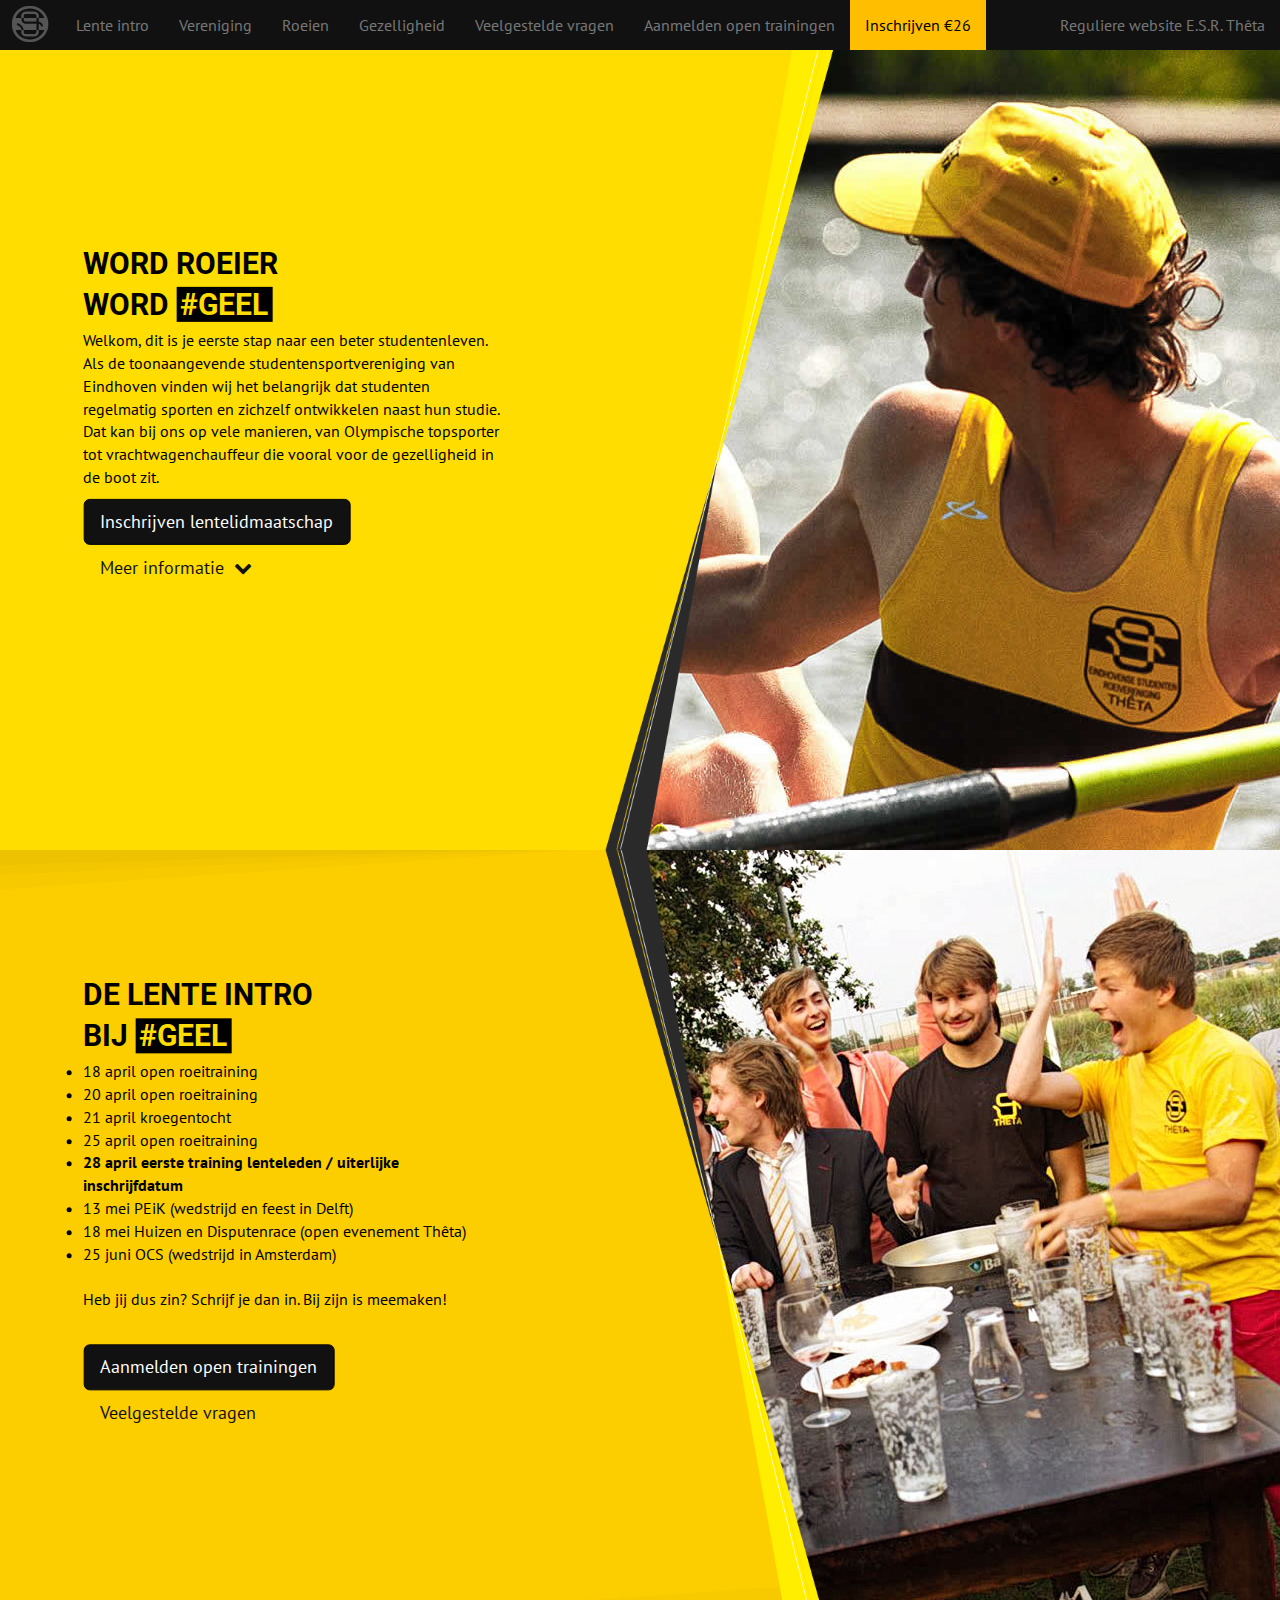
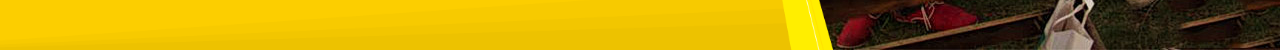
==== index.html @ bca31a88 "first" ====
<!DOCTYPE html><html><head><title>Intro - ESR Theta</title><meta name="viewport" content="initial-scale=1,maximum-scale=1,user-scalable=no"><link rel="stylesheet" type="text/css" href="styles/vendors.css"><link rel="icon" type="image/png" href="/images/favicon.png"></head><body><nav class="navbar navbar-default navbar-fixed-top"><div class="navbar-header"><button data-toggle="collapse" data-target="#menu" class="navbar-toggle collapsed btn btn-primary"> <i class="icon icon-bars"></i></button><a href="/" class="navbar-brand"> <img src="/images/brand/logo.png"></a></div><div id="menu" class="collapse navbar-collapse"><ul class="nav navbar-nav"><li><a href="/">Lente intro</a></li><li><a href="/society.html">Vereniging</a></li><li><a href="/rowing.html">Roeien</a></li><li><a href="/extra.html">Gezelligheid</a></li><li><a href="/faq.html">Veelgestelde vragen</a></li><li><a href="/training.html" class="white">Aanmelden open trainingen</a></li><li><a href="/join.html" class="highlight">Inschrijven &euro;26</a></li></ul><ul class="nav navbar-nav pull-right"><li><a href="//www.esrtheta.nl/nieuws/index" target="_blank">Reguliere website E.S.R. Th&ecirc;ta</a></li></ul></div></nav><div id="intro1" class="container-fluid page"><div class="holder"><div class="content"> <h2>Word roeier</h2><h2>Word <strong>#GEEL</strong></h2><p>Welkom, dit is je eerste stap naar een beter studentenleven. Als de toonaangevende studentensportvereniging van Eindhoven vinden  
wij het belangrijk dat studenten regelmatig sporten en zichzelf ontwikkelen naast hun studie. Dat kan bij ons op vele manieren, 
van Olympische topsporter tot vrachtwagenchauffeur die vooral voor de gezelligheid in de boot zit.</p><a href="/join.html" class="btn btn-lg btn-primary">Inschrijven lentelidmaatschap</a> <a href="#pre" class="btn btn-lg">Meer informatie &nbsp;<i class="icon icon-chevron-down"></i></a></div></div></div><a name="pre"></a><div id="intro2" class="container-fluid page"><div class="holder inverse"><div class="content"><h2>De lente intro</h2><h2>Bij <strong>#GEEL</strong></h2><li>18 april open roeitraining</li><li>20 april open roeitraining</li><li>21 april kroegentocht</li><li>25 april open roeitraining</li><li> <strong>28 april eerste training lenteleden / uiterlijke inschrijfdatum</strong></li><li>13 mei PEiK (wedstrijd en feest in Delft)</li><li>18 mei Huizen en Disputenrace (open evenement Thêta)</li><li>25 juni OCS (wedstrijd in Amsterdam)</li><br><p>Heb jij dus zin? Schrijf je dan in. Bij zijn is meemaken!</p><br><a href="/training.html" class="btn btn-lg btn-primary">Aanmelden open trainingen</a> <a href="/faq.html" class="btn btn-lg">Veelgestelde vragen</a></div></div></div><script>var url = '/' + document.URL.split('/').splice(3).join('/');
var links = document.querySelectorAll('a[href="'+url+'"]');

for(var i=0, ii=links.length; i<ii; i++){
  var classes = links[i].className.split(' ');
  classes.push('active');
  links[i].className = classes.join(' ');
}
</script><script src="scripts/vendors.js"></script></body></html>
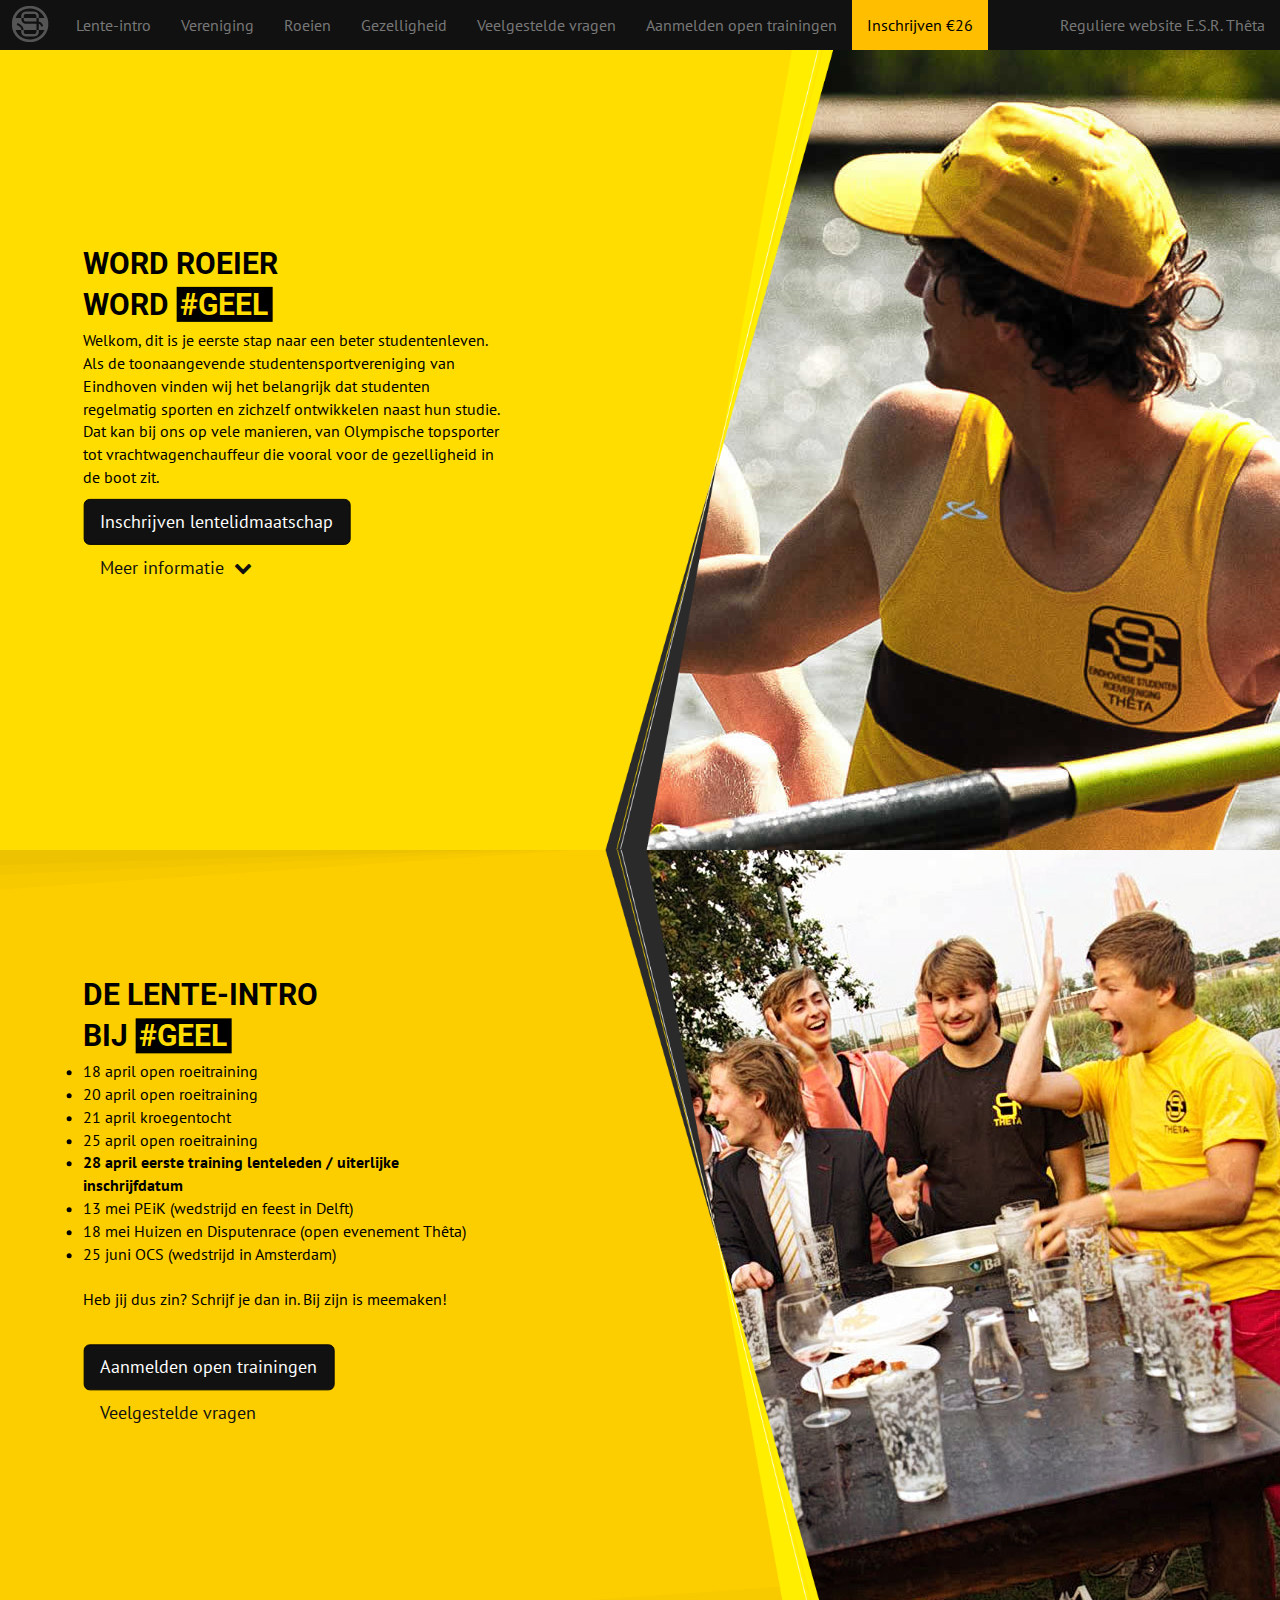
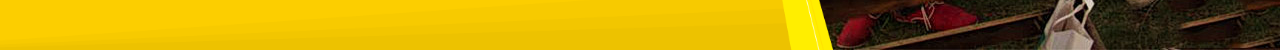
==== commit f81d656d: "small changes" ====
--- a/index.html
+++ b/index.html
@@ -1,6 +1,6 @@
-<!DOCTYPE html><html><head><title>Intro - ESR Theta</title><meta name="viewport" content="initial-scale=1,maximum-scale=1,user-scalable=no"><link rel="stylesheet" type="text/css" href="styles/vendors.css"><link rel="icon" type="image/png" href="/images/favicon.png"></head><body><nav class="navbar navbar-default navbar-fixed-top"><div class="navbar-header"><button data-toggle="collapse" data-target="#menu" class="navbar-toggle collapsed btn btn-primary"> <i class="icon icon-bars"></i></button><a href="/" class="navbar-brand"> <img src="/images/brand/logo.png"></a></div><div id="menu" class="collapse navbar-collapse"><ul class="nav navbar-nav"><li><a href="/">Lente intro</a></li><li><a href="/society.html">Vereniging</a></li><li><a href="/rowing.html">Roeien</a></li><li><a href="/extra.html">Gezelligheid</a></li><li><a href="/faq.html">Veelgestelde vragen</a></li><li><a href="/training.html" class="white">Aanmelden open trainingen</a></li><li><a href="/join.html" class="highlight">Inschrijven &euro;26</a></li></ul><ul class="nav navbar-nav pull-right"><li><a href="//www.esrtheta.nl/nieuws/index" target="_blank">Reguliere website E.S.R. Th&ecirc;ta</a></li></ul></div></nav><div id="intro1" class="container-fluid page"><div class="holder"><div class="content"> <h2>Word roeier</h2><h2>Word <strong>#GEEL</strong></h2><p>Welkom, dit is je eerste stap naar een beter studentenleven. Als de toonaangevende studentensportvereniging van Eindhoven vinden  
+<!DOCTYPE html><html><head><title>Intro - ESR Theta</title><meta name="viewport" content="initial-scale=1,maximum-scale=1,user-scalable=no"><link rel="stylesheet" type="text/css" href="styles/vendors.css"><link rel="icon" type="image/png" href="/images/favicon.png"></head><body><nav class="navbar navbar-default navbar-fixed-top"><div class="navbar-header"><button data-toggle="collapse" data-target="#menu" class="navbar-toggle collapsed btn btn-primary"> <i class="icon icon-bars"></i></button><a href="/" class="navbar-brand"> <img src="/images/brand/logo.png"></a></div><div id="menu" class="collapse navbar-collapse"><ul class="nav navbar-nav"><li><a href="/">Lente-intro</a></li><li><a href="/society.html">Vereniging</a></li><li><a href="/rowing.html">Roeien</a></li><li><a href="/extra.html">Gezelligheid</a></li><li><a href="/faq.html">Veelgestelde vragen</a></li><li><a href="/training.html" class="white">Aanmelden open trainingen</a></li><li><a href="/join.html" class="highlight">Inschrijven &euro;26</a></li></ul><ul class="nav navbar-nav pull-right"><li><a href="//www.esrtheta.nl/nieuws/index" target="_blank">Reguliere website E.S.R. Th&ecirc;ta</a></li></ul></div></nav><div id="intro1" class="container-fluid page"><div class="holder"><div class="content"> <h2>Word roeier</h2><h2>Word <strong>#GEEL</strong></h2><p>Welkom, dit is je eerste stap naar een beter studentenleven. Als de toonaangevende studentensportvereniging van Eindhoven vinden  
 wij het belangrijk dat studenten regelmatig sporten en zichzelf ontwikkelen naast hun studie. Dat kan bij ons op vele manieren, 
-van Olympische topsporter tot vrachtwagenchauffeur die vooral voor de gezelligheid in de boot zit.</p><a href="/join.html" class="btn btn-lg btn-primary">Inschrijven lentelidmaatschap</a> <a href="#pre" class="btn btn-lg">Meer informatie &nbsp;<i class="icon icon-chevron-down"></i></a></div></div></div><a name="pre"></a><div id="intro2" class="container-fluid page"><div class="holder inverse"><div class="content"><h2>De lente intro</h2><h2>Bij <strong>#GEEL</strong></h2><li>18 april open roeitraining</li><li>20 april open roeitraining</li><li>21 april kroegentocht</li><li>25 april open roeitraining</li><li> <strong>28 april eerste training lenteleden / uiterlijke inschrijfdatum</strong></li><li>13 mei PEiK (wedstrijd en feest in Delft)</li><li>18 mei Huizen en Disputenrace (open evenement Thêta)</li><li>25 juni OCS (wedstrijd in Amsterdam)</li><br><p>Heb jij dus zin? Schrijf je dan in. Bij zijn is meemaken!</p><br><a href="/training.html" class="btn btn-lg btn-primary">Aanmelden open trainingen</a> <a href="/faq.html" class="btn btn-lg">Veelgestelde vragen</a></div></div></div><script>var url = '/' + document.URL.split('/').splice(3).join('/');
+van Olympische topsporter tot vrachtwagenchauffeur die vooral voor de gezelligheid in de boot zit.</p><a href="/join.html" class="btn btn-lg btn-primary">Inschrijven lentelidmaatschap</a> <a href="#pre" class="btn btn-lg">Meer informatie &nbsp;<i class="icon icon-chevron-down"></i></a></div></div></div><a name="pre"></a><div id="intro2" class="container-fluid page"><div class="holder inverse"><div class="content"><h2>De lente-intro</h2><h2>Bij <strong>#GEEL</strong></h2><li>18 april open roeitraining</li><li>20 april open roeitraining</li><li>21 april kroegentocht</li><li>25 april open roeitraining</li><li> <strong>28 april eerste training lenteleden / uiterlijke inschrijfdatum</strong></li><li>13 mei PEiK (wedstrijd en feest in Delft)</li><li>18 mei Huizen en Disputenrace (open evenement Thêta)</li><li>25 juni OCS (wedstrijd in Amsterdam)</li><br><p>Heb jij dus zin? Schrijf je dan in. Bij zijn is meemaken!</p><br><a href="/training.html" class="btn btn-lg btn-primary">Aanmelden open trainingen</a> <a href="/faq.html" class="btn btn-lg">Veelgestelde vragen</a></div></div></div><script>var url = '/' + document.URL.split('/').splice(3).join('/');
 var links = document.querySelectorAll('a[href="'+url+'"]');
 
 for(var i=0, ii=links.length; i<ii; i++){
